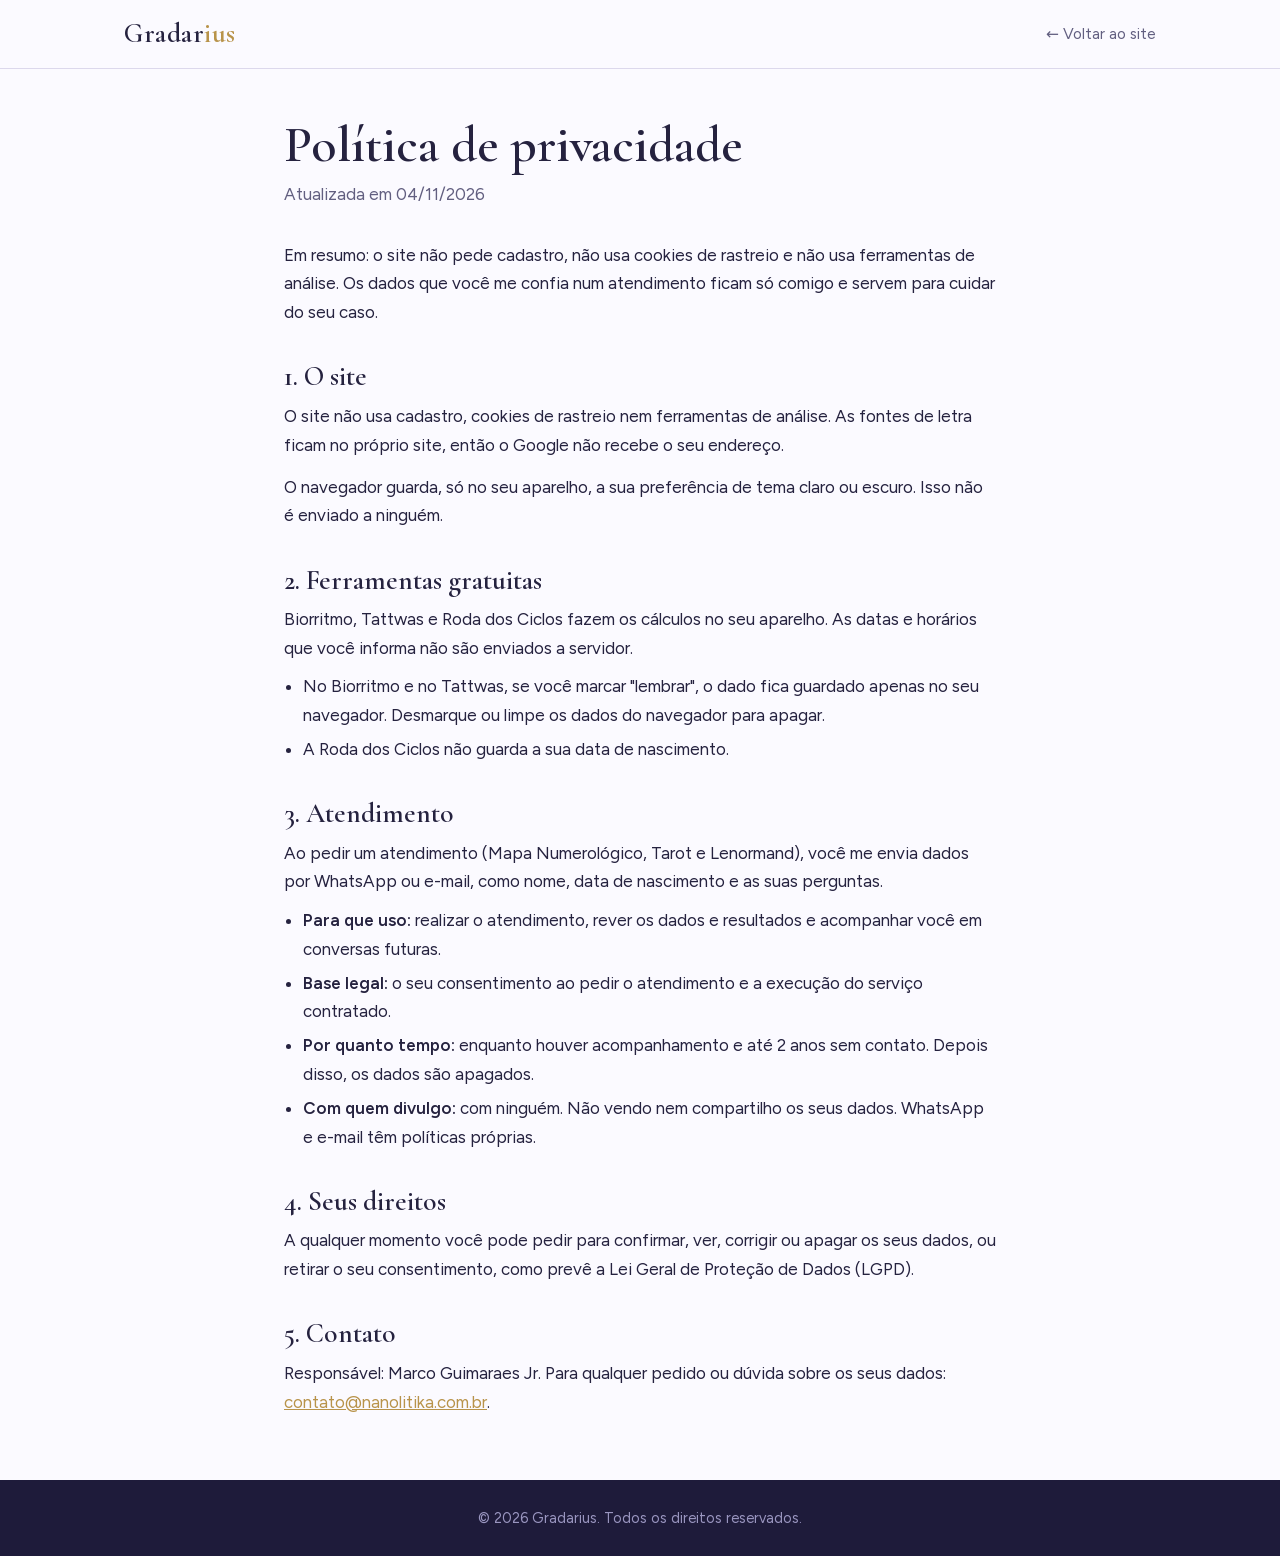
==== privacidade/index.html @ 7ecfe75d "Nova home em 3 graus, Roda dos Ciclos, privacidade, SEO tecnico e LICENSE Co-Authored-By: Claude Son" ====
<!DOCTYPE html>
<html lang="pt-BR">
<head>
<meta charset="utf-8">
<meta name="viewport" content="width=device-width, initial-scale=1">
<title>Política de privacidade | Gradarius</title>
<meta name="description" content="Como a Gradarius trata seus dados: o site não usa cadastro nem rastreio, e os dados de quem é atendido ficam só com Marco Guimaraes Jr.">
<link rel="canonical" href="https://www.gradarius.com.br/privacidade/">
<meta name="theme-color" content="#1e1b3a">
<link rel="icon" href="data:image/svg+xml,<svg xmlns='http://www.w3.org/2000/svg' viewBox='0 0 100 100'><text y='.9em' font-size='90'>✦</text></svg>">
<style>
@font-face{font-family:'Cormorant Garamond';font-style:normal;font-weight:500;font-display:swap;src:url(../fontes/cormorant-garamond-latin-500-normal.ttf) format('truetype')}
@font-face{font-family:'Cormorant Garamond';font-style:normal;font-weight:600;font-display:swap;src:url(../fontes/cormorant-garamond-latin-600-normal.ttf) format('truetype')}
@font-face{font-family:'Figtree';font-style:normal;font-weight:400 500;font-display:swap;src:url(../fontes/figtree-latin-400-normal.ttf) format('truetype')}
@font-face{font-family:'Figtree';font-style:normal;font-weight:600;font-display:swap;src:url(../fontes/figtree-latin-600-normal.ttf) format('truetype')}
:root{
  --ink:#1e1b3a; --moon:#f1eff8; --paper:#fbfaff;
  --text:#25223f; --muted:#625f80; --brass:#b8934a; --line:#dcd8ec;
  --serif:'Cormorant Garamond',Georgia,serif; --sans:'Figtree',system-ui,sans-serif;
}
@media(prefers-color-scheme:dark){
  :root:not([data-theme="light"]){--paper:#15132b;--moon:#1c1a38;--text:#ebe9f7;--muted:#a9a6c6;--line:#34315a}
}
:root[data-theme="dark"]{--paper:#15132b;--moon:#1c1a38;--text:#ebe9f7;--muted:#a9a6c6;--line:#34315a}
*{box-sizing:border-box;margin:0}
body{font-family:var(--sans);background:var(--paper);color:var(--text);line-height:1.7;font-size:1.0625rem}
:focus-visible{outline:3px solid var(--brass);outline-offset:3px;border-radius:4px}
.wrap{max-width:760px;margin:0 auto;padding:0 1.5rem}
h1,h2{font-family:var(--serif);font-weight:600;line-height:1.1}
header{background:var(--paper);border-bottom:1px solid var(--line)}
.bar{display:flex;align-items:center;justify-content:space-between;height:68px;max-width:1080px}
.logo{font-family:var(--serif);font-size:1.7rem;font-weight:600;text-decoration:none;color:var(--text);letter-spacing:.02em}
.logo span{color:var(--brass)}
.voltar{color:var(--muted);text-decoration:none;font-size:.97rem}
.voltar:hover{color:var(--text)}
main{padding:3rem 0 4rem}
h1{font-size:clamp(2.2rem,5vw,3.2rem);margin-bottom:.4rem}
.data{color:var(--muted);margin-bottom:2rem}
h2{font-size:1.7rem;margin:2.2rem 0 .6rem}
p+p{margin-top:.8rem}
ul{padding-left:1.2rem;margin-top:.6rem}
li{margin:.3rem 0}
a{color:var(--brass)}
footer{background:var(--ink);color:#9a96c0;font-size:.9rem;padding:1.6rem 0;text-align:center}
</style>
</head>
<body>
<header><div class="wrap bar">
  <a class="logo" href="../">Gradar<span>ius</span></a>
  <a class="voltar" href="../">← Voltar ao site</a>
</div></header>

<main><div class="wrap">
  <h1>Política de privacidade</h1>
  <p class="data">Atualizada em 04/11/2026</p>

  <p>Em resumo: o site não pede cadastro, não usa cookies de rastreio e não usa ferramentas de análise. Os dados que você me confia num atendimento ficam só comigo e servem para cuidar do seu caso.</p>

  <h2>1. O site</h2>
  <p>O site não usa cadastro, cookies de rastreio nem ferramentas de análise. As fontes de letra ficam no próprio site, então o Google não recebe o seu endereço.</p>
  <p>O navegador guarda, só no seu aparelho, a sua preferência de tema claro ou escuro. Isso não é enviado a ninguém.</p>

  <h2>2. Ferramentas gratuitas</h2>
  <p>Biorritmo, Tattwas e Roda dos Ciclos fazem os cálculos no seu aparelho. As datas e horários que você informa não são enviados a servidor.</p>
  <ul>
    <li>No Biorritmo e no Tattwas, se você marcar "lembrar", o dado fica guardado apenas no seu navegador. Desmarque ou limpe os dados do navegador para apagar.</li>
    <li>A Roda dos Ciclos não guarda a sua data de nascimento.</li>
  </ul>

  <h2>3. Atendimento</h2>
  <p>Ao pedir um atendimento (Mapa Numerológico, Tarot e Lenormand), você me envia dados por WhatsApp ou e-mail, como nome, data de nascimento e as suas perguntas.</p>
  <ul>
    <li><b>Para que uso:</b> realizar o atendimento, rever os dados e resultados e acompanhar você em conversas futuras.</li>
    <li><b>Base legal:</b> o seu consentimento ao pedir o atendimento e a execução do serviço contratado.</li>
    <li><b>Por quanto tempo:</b> enquanto houver acompanhamento e até 2 anos sem contato. Depois disso, os dados são apagados.</li>
    <li><b>Com quem divulgo:</b> com ninguém. Não vendo nem compartilho os seus dados. WhatsApp e e-mail têm políticas próprias.</li>
  </ul>

  <h2>4. Seus direitos</h2>
  <p>A qualquer momento você pode pedir para confirmar, ver, corrigir ou apagar os seus dados, ou retirar o seu consentimento, como prevê a Lei Geral de Proteção de Dados (LGPD).</p>

  <h2>5. Contato</h2>
  <p>Responsável: Marco Guimaraes Jr. Para qualquer pedido ou dúvida sobre os seus dados: <a href="mailto:contato@nanolitika.com.br">contato@nanolitika.com.br</a>.</p>
</div></main>

<footer><div class="wrap">© <span id="ano">2026</span> Gradarius. Todos os direitos reservados.</div></footer>
<script>
document.getElementById('ano').textContent=new Date().getFullYear();
(function(){try{var t=localStorage.getItem('tema');if(t)document.documentElement.setAttribute('data-theme',t)}catch(e){}})();
</script>
</body>
</html>
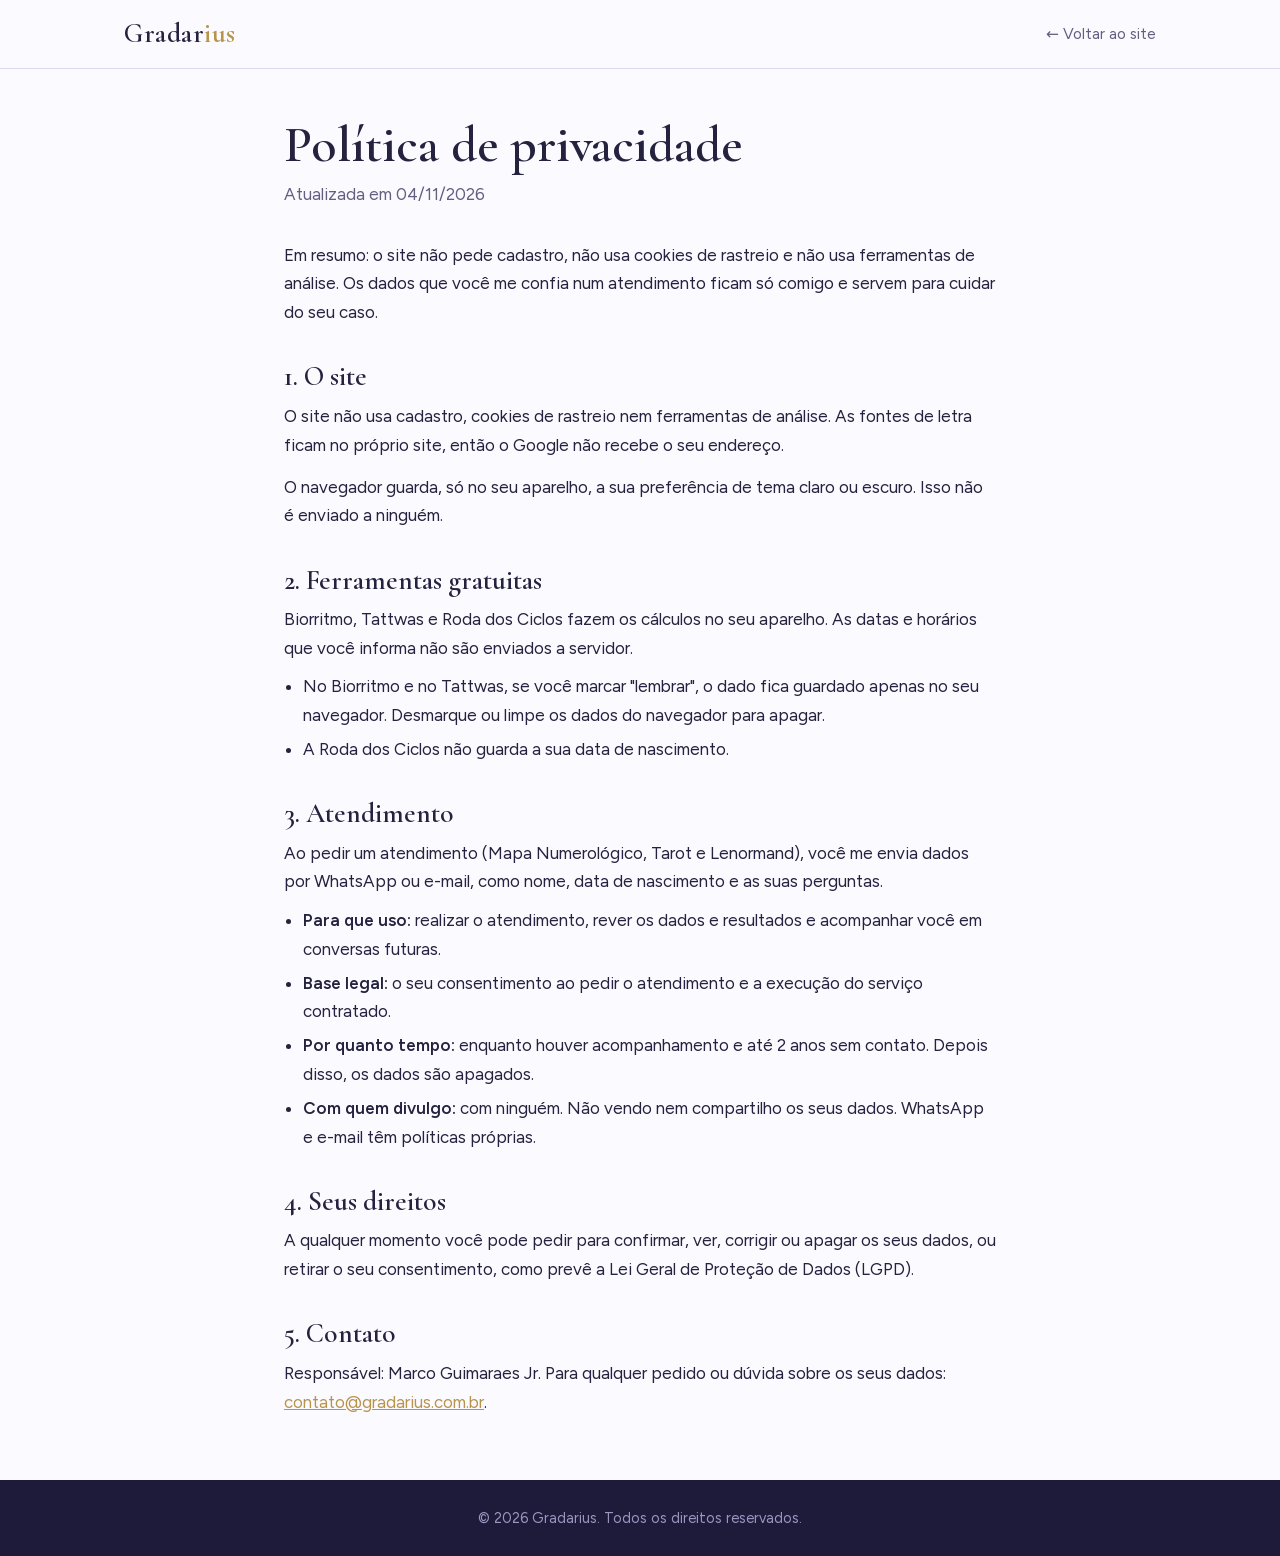
==== commit d9af2a1b: "Home: textos, e-mail novo e precos ocultos; Roda dos Ciclos: aneis, legenda e flecha" ====
--- a/privacidade/index.html
+++ b/privacidade/index.html
@@ -80,7 +80,7 @@
   <p>A qualquer momento você pode pedir para confirmar, ver, corrigir ou apagar os seus dados, ou retirar o seu consentimento, como prevê a Lei Geral de Proteção de Dados (LGPD).</p>
 
   <h2>5. Contato</h2>
-  <p>Responsável: Marco Guimaraes Jr. Para qualquer pedido ou dúvida sobre os seus dados: <a href="mailto:contato@nanolitika.com.br">contato@nanolitika.com.br</a>.</p>
+  <p>Responsável: Marco Guimaraes Jr. Para qualquer pedido ou dúvida sobre os seus dados: <a href="mailto:contato@gradarius.com.br">contato@gradarius.com.br</a>.</p>
 </div></main>
 
 <footer><div class="wrap">© <span id="ano">2026</span> Gradarius. Todos os direitos reservados.</div></footer>
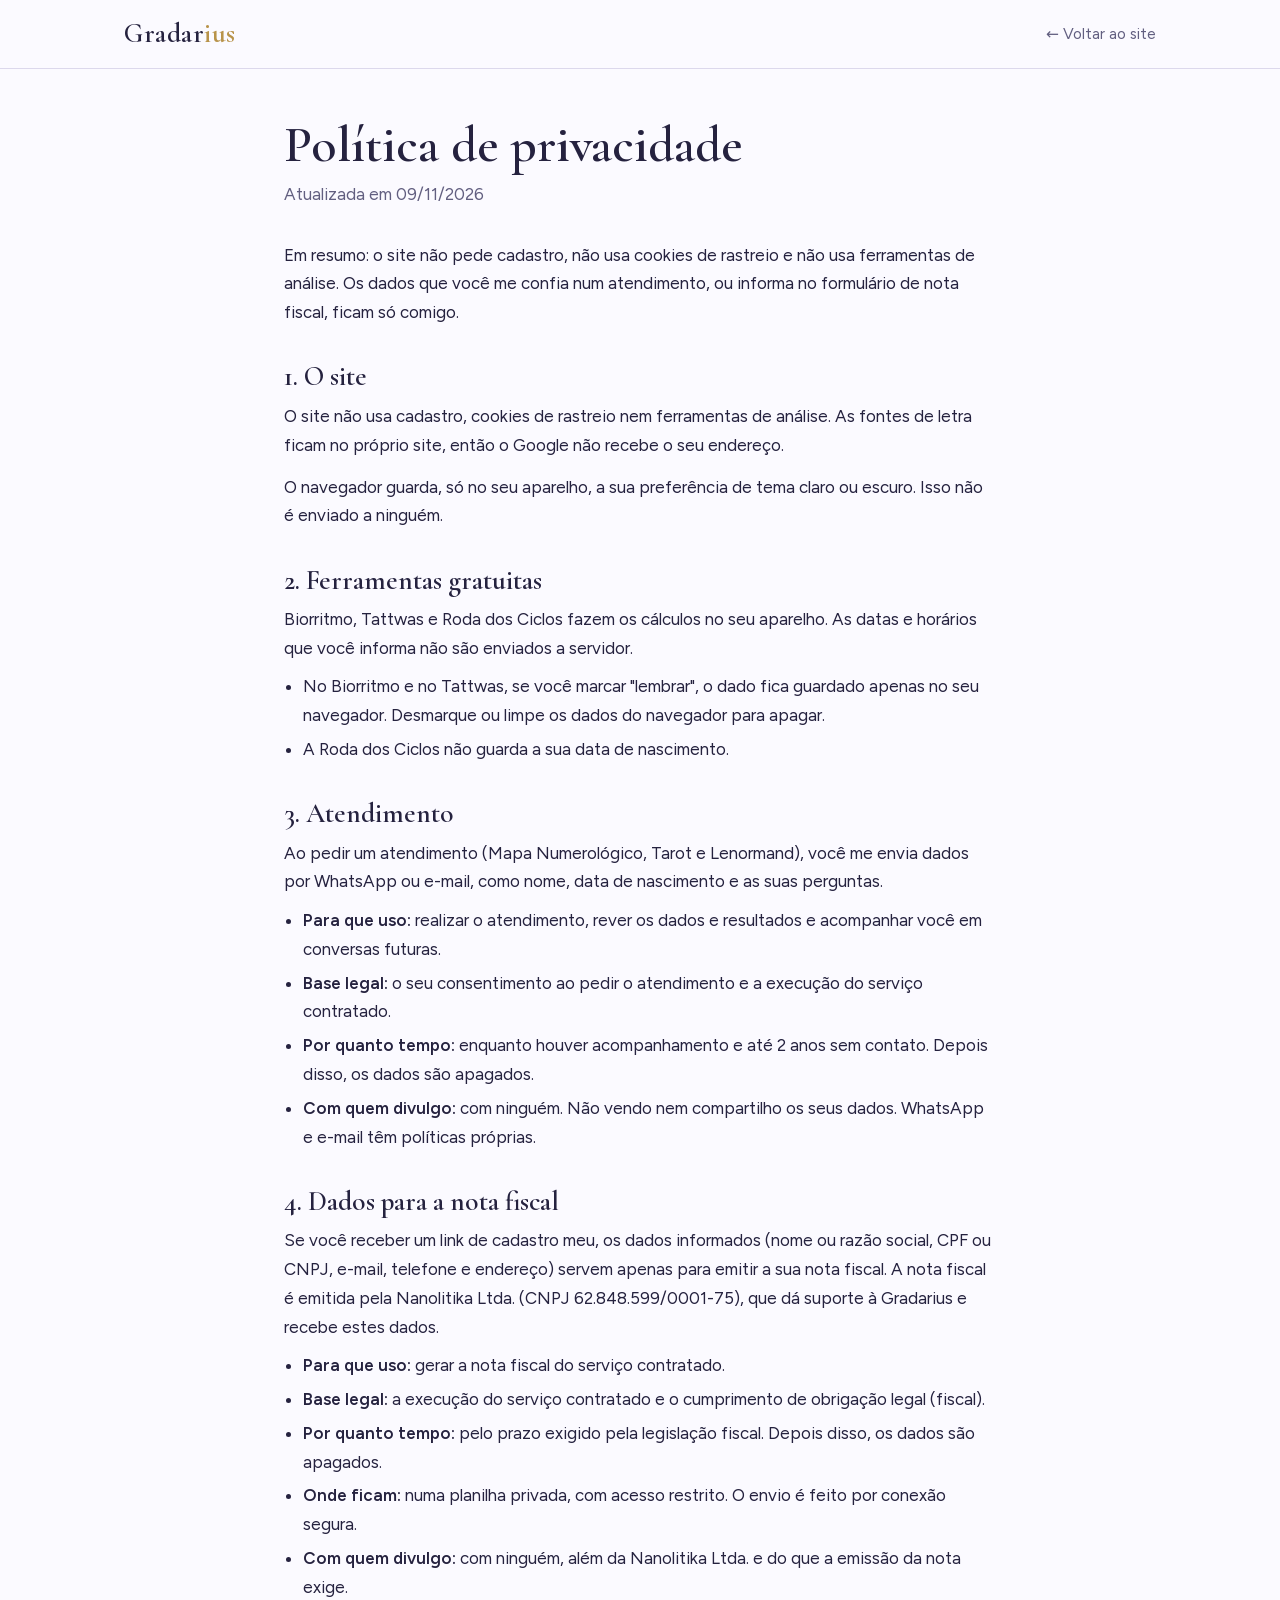
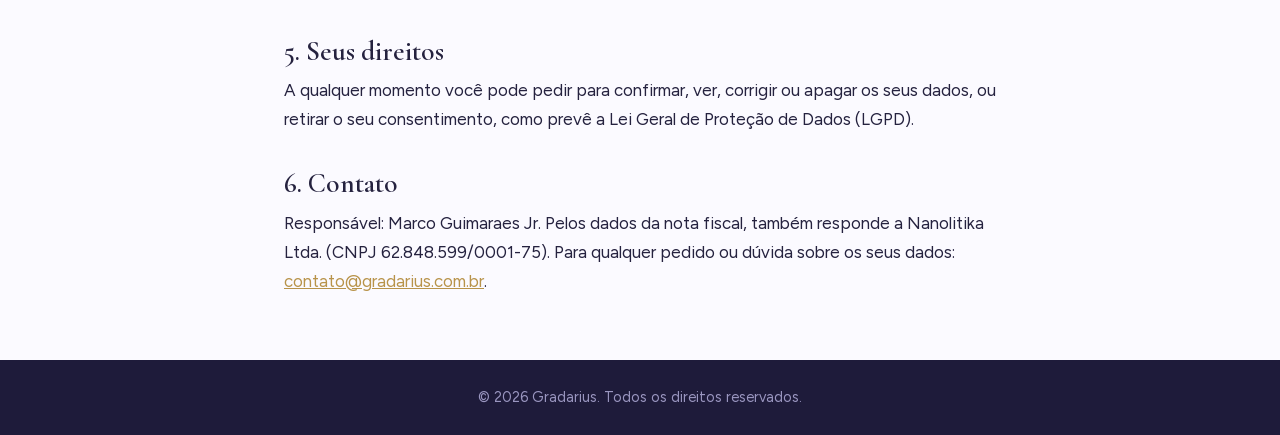
==== commit 2b0b64fa: "Formulário de cadastro (NF) e política de privacidade" ====
--- a/privacidade/index.html
+++ b/privacidade/index.html
@@ -52,9 +52,9 @@
 
 <main><div class="wrap">
   <h1>Política de privacidade</h1>
-  <p class="data">Atualizada em 04/11/2026</p>
+  <p class="data">Atualizada em 09/11/2026</p>
 
-  <p>Em resumo: o site não pede cadastro, não usa cookies de rastreio e não usa ferramentas de análise. Os dados que você me confia num atendimento ficam só comigo e servem para cuidar do seu caso.</p>
+  <p>Em resumo: o site não pede cadastro, não usa cookies de rastreio e não usa ferramentas de análise. Os dados que você me confia num atendimento, ou informa no formulário de nota fiscal, ficam só comigo.</p>
 
   <h2>1. O site</h2>
   <p>O site não usa cadastro, cookies de rastreio nem ferramentas de análise. As fontes de letra ficam no próprio site, então o Google não recebe o seu endereço.</p>
@@ -76,11 +76,21 @@
     <li><b>Com quem divulgo:</b> com ninguém. Não vendo nem compartilho os seus dados. WhatsApp e e-mail têm políticas próprias.</li>
   </ul>
 
-  <h2>4. Seus direitos</h2>
+  <h2>4. Dados para a nota fiscal</h2>
+  <p>Se você receber um link de cadastro meu, os dados informados (nome ou razão social, CPF ou CNPJ, e-mail, telefone e endereço) servem apenas para emitir a sua nota fiscal. A nota fiscal é emitida pela Nanolitika Ltda. (CNPJ 62.848.599/0001-75), que dá suporte à Gradarius e recebe estes dados.</p>
+  <ul>
+    <li><b>Para que uso:</b> gerar a nota fiscal do serviço contratado.</li>
+    <li><b>Base legal:</b> a execução do serviço contratado e o cumprimento de obrigação legal (fiscal).</li>
+    <li><b>Por quanto tempo:</b> pelo prazo exigido pela legislação fiscal. Depois disso, os dados são apagados.</li>
+    <li><b>Onde ficam:</b> numa planilha privada, com acesso restrito. O envio é feito por conexão segura.</li>
+    <li><b>Com quem divulgo:</b> com ninguém, além da Nanolitika Ltda. e do que a emissão da nota exige.</li>
+  </ul>
+
+  <h2>5. Seus direitos</h2>
   <p>A qualquer momento você pode pedir para confirmar, ver, corrigir ou apagar os seus dados, ou retirar o seu consentimento, como prevê a Lei Geral de Proteção de Dados (LGPD).</p>
 
-  <h2>5. Contato</h2>
-  <p>Responsável: Marco Guimaraes Jr. Para qualquer pedido ou dúvida sobre os seus dados: <a href="mailto:contato@gradarius.com.br">contato@gradarius.com.br</a>.</p>
+  <h2>6. Contato</h2>
+  <p>Responsável: Marco Guimaraes Jr. Pelos dados da nota fiscal, também responde a Nanolitika Ltda. (CNPJ 62.848.599/0001-75). Para qualquer pedido ou dúvida sobre os seus dados: <a href="mailto:contato@gradarius.com.br">contato@gradarius.com.br</a>.</p>
 </div></main>
 
 <footer><div class="wrap">© <span id="ano">2026</span> Gradarius. Todos os direitos reservados.</div></footer>
